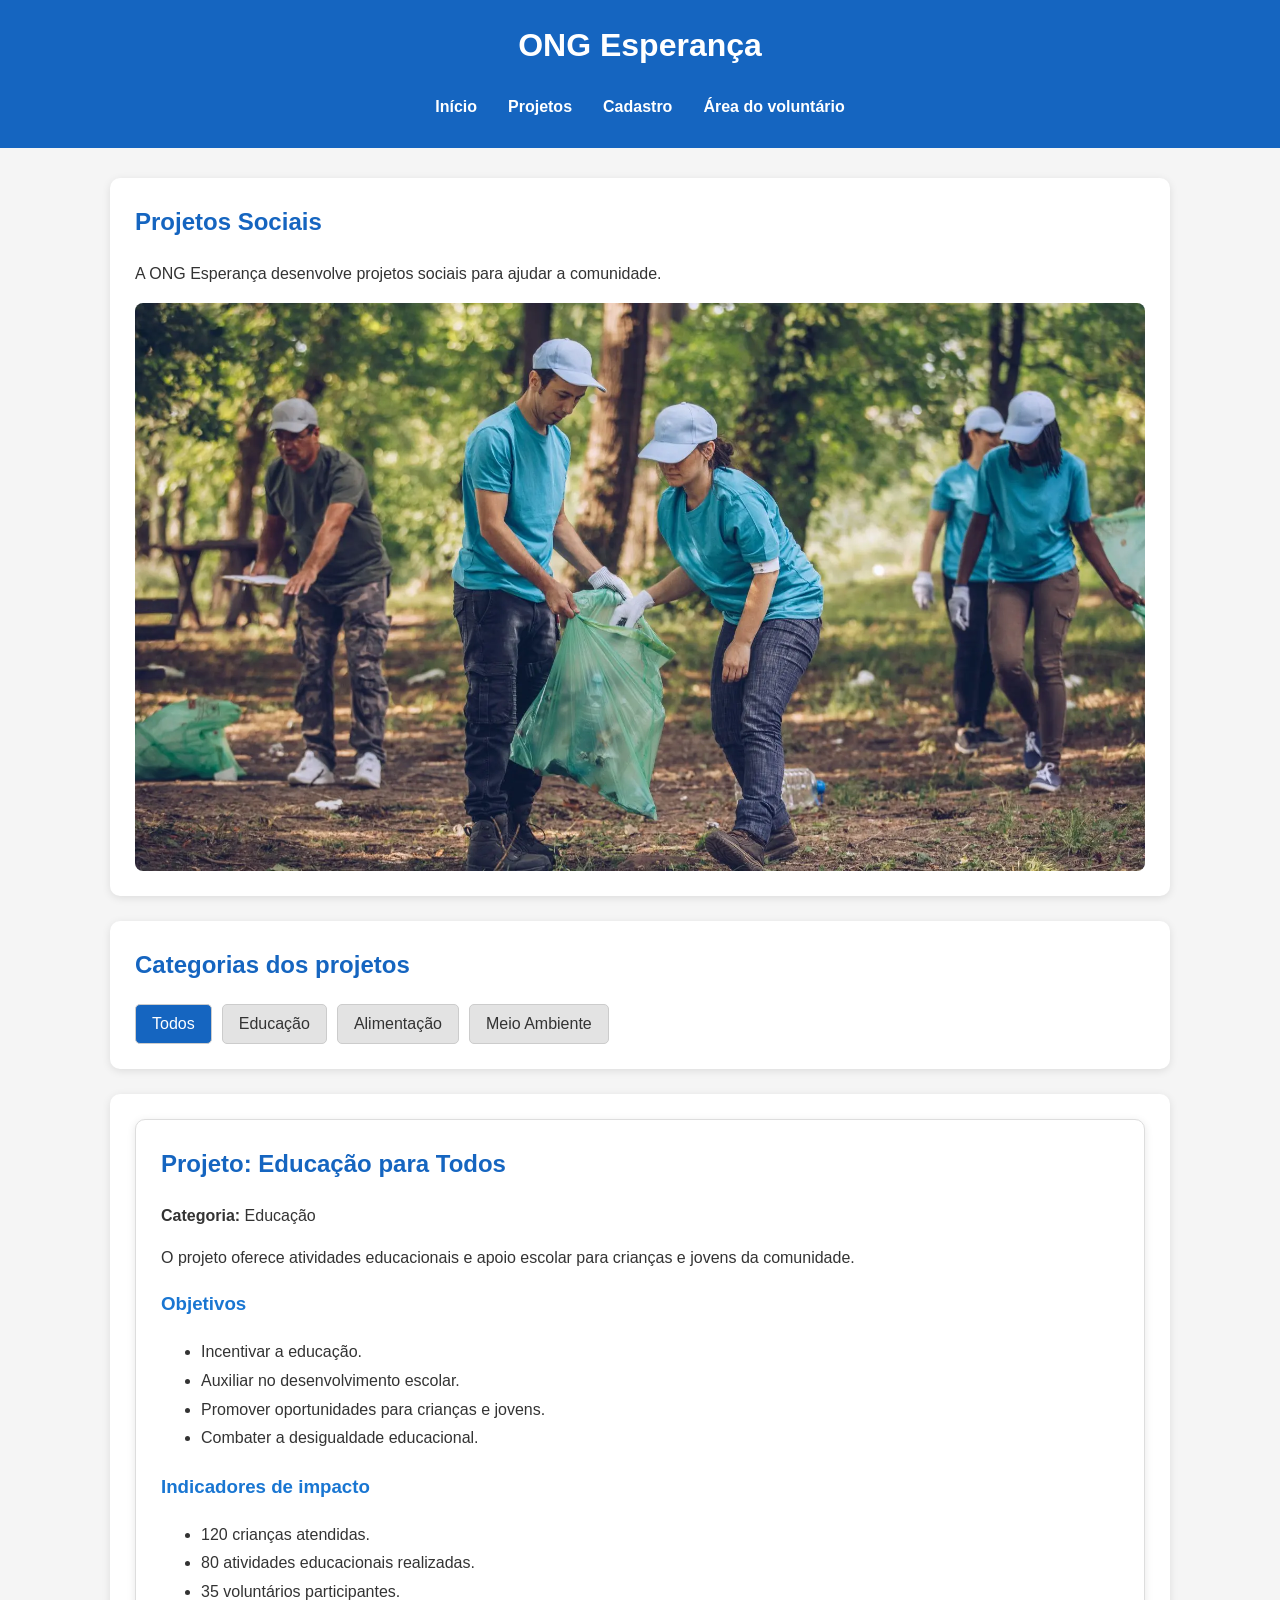
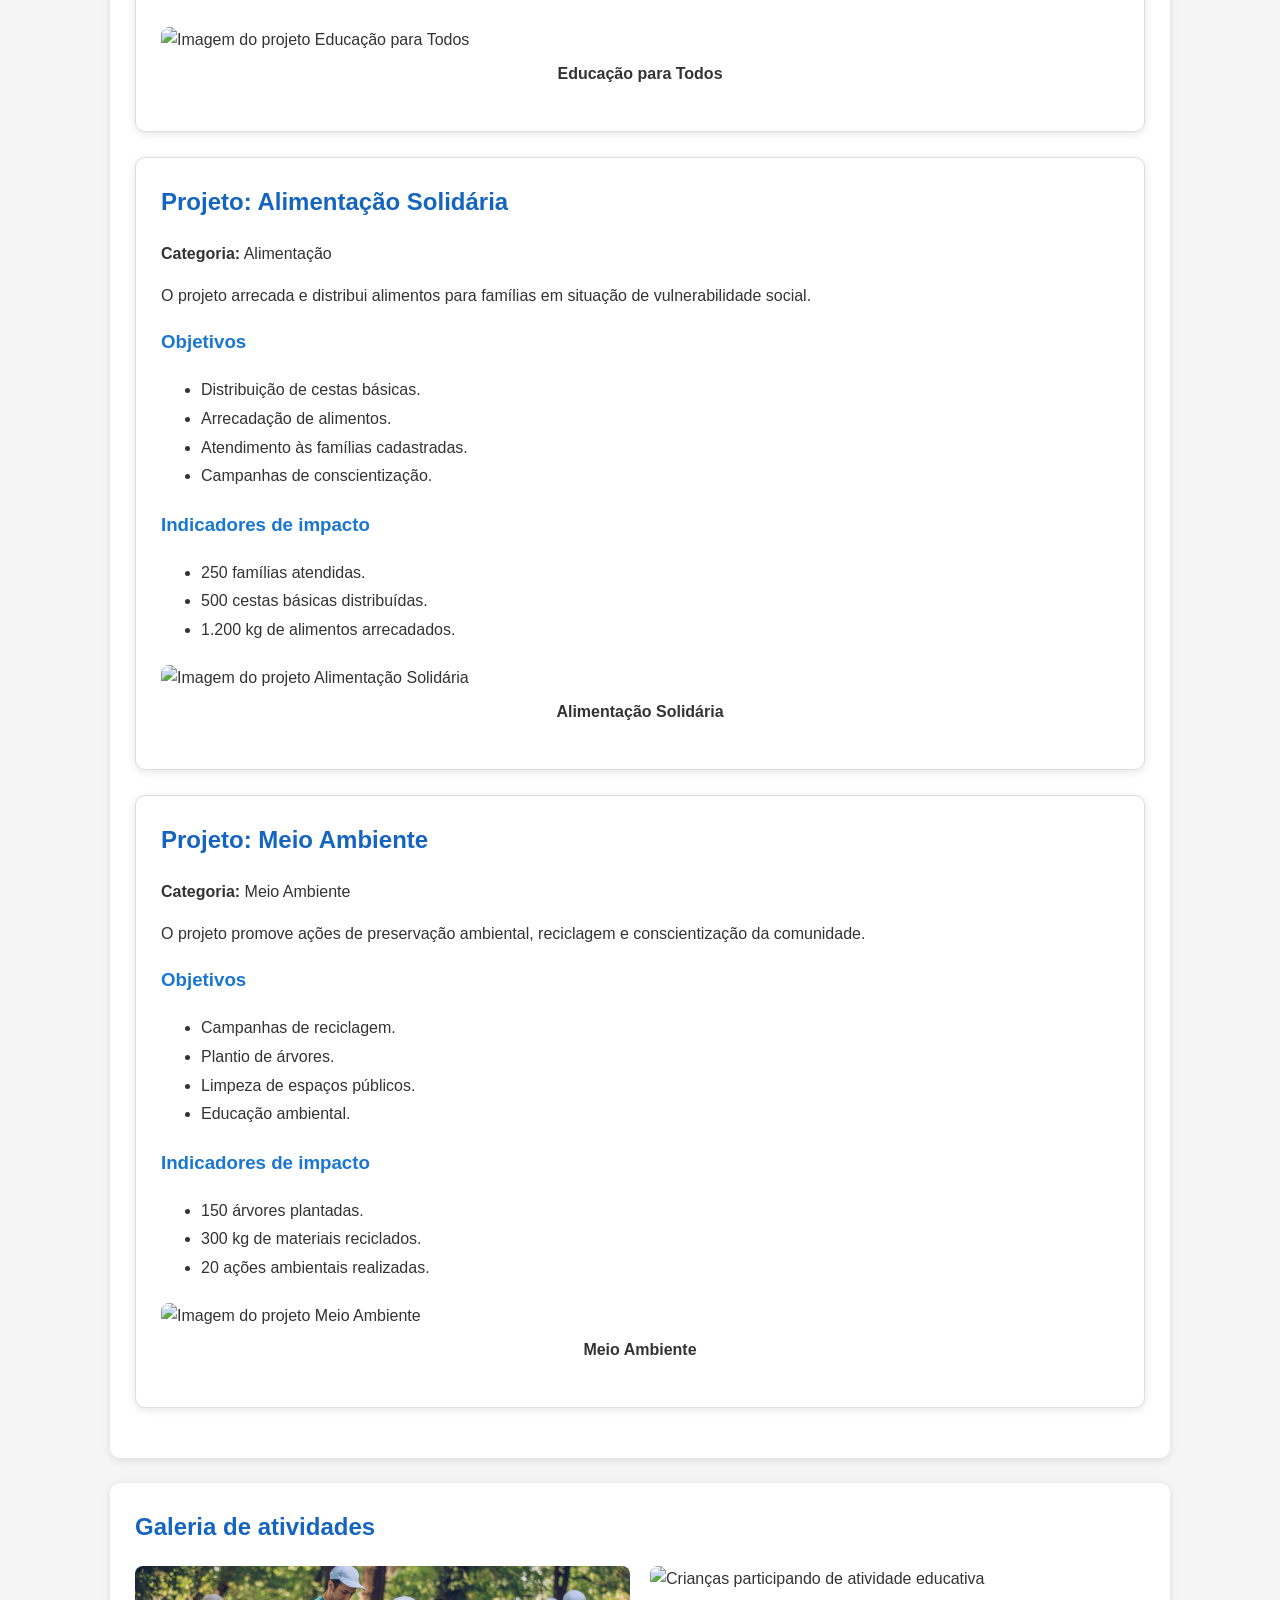
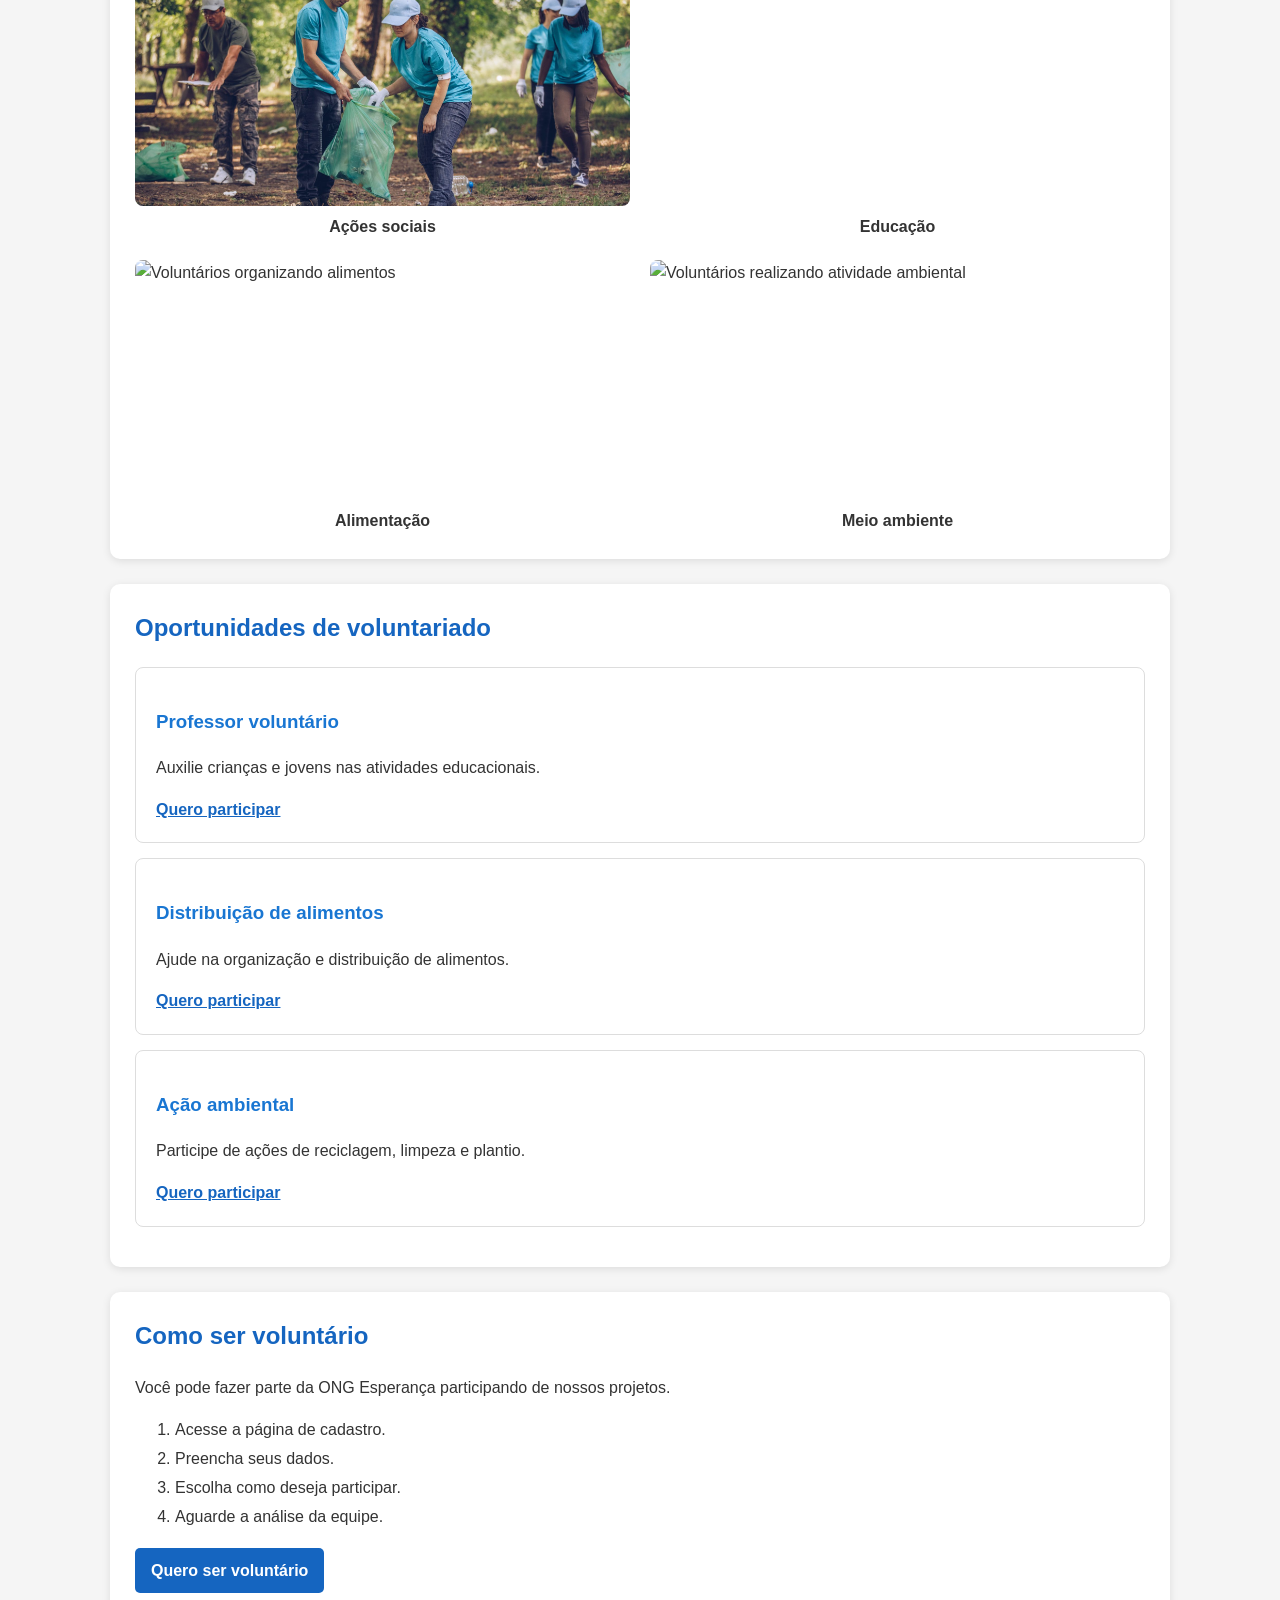
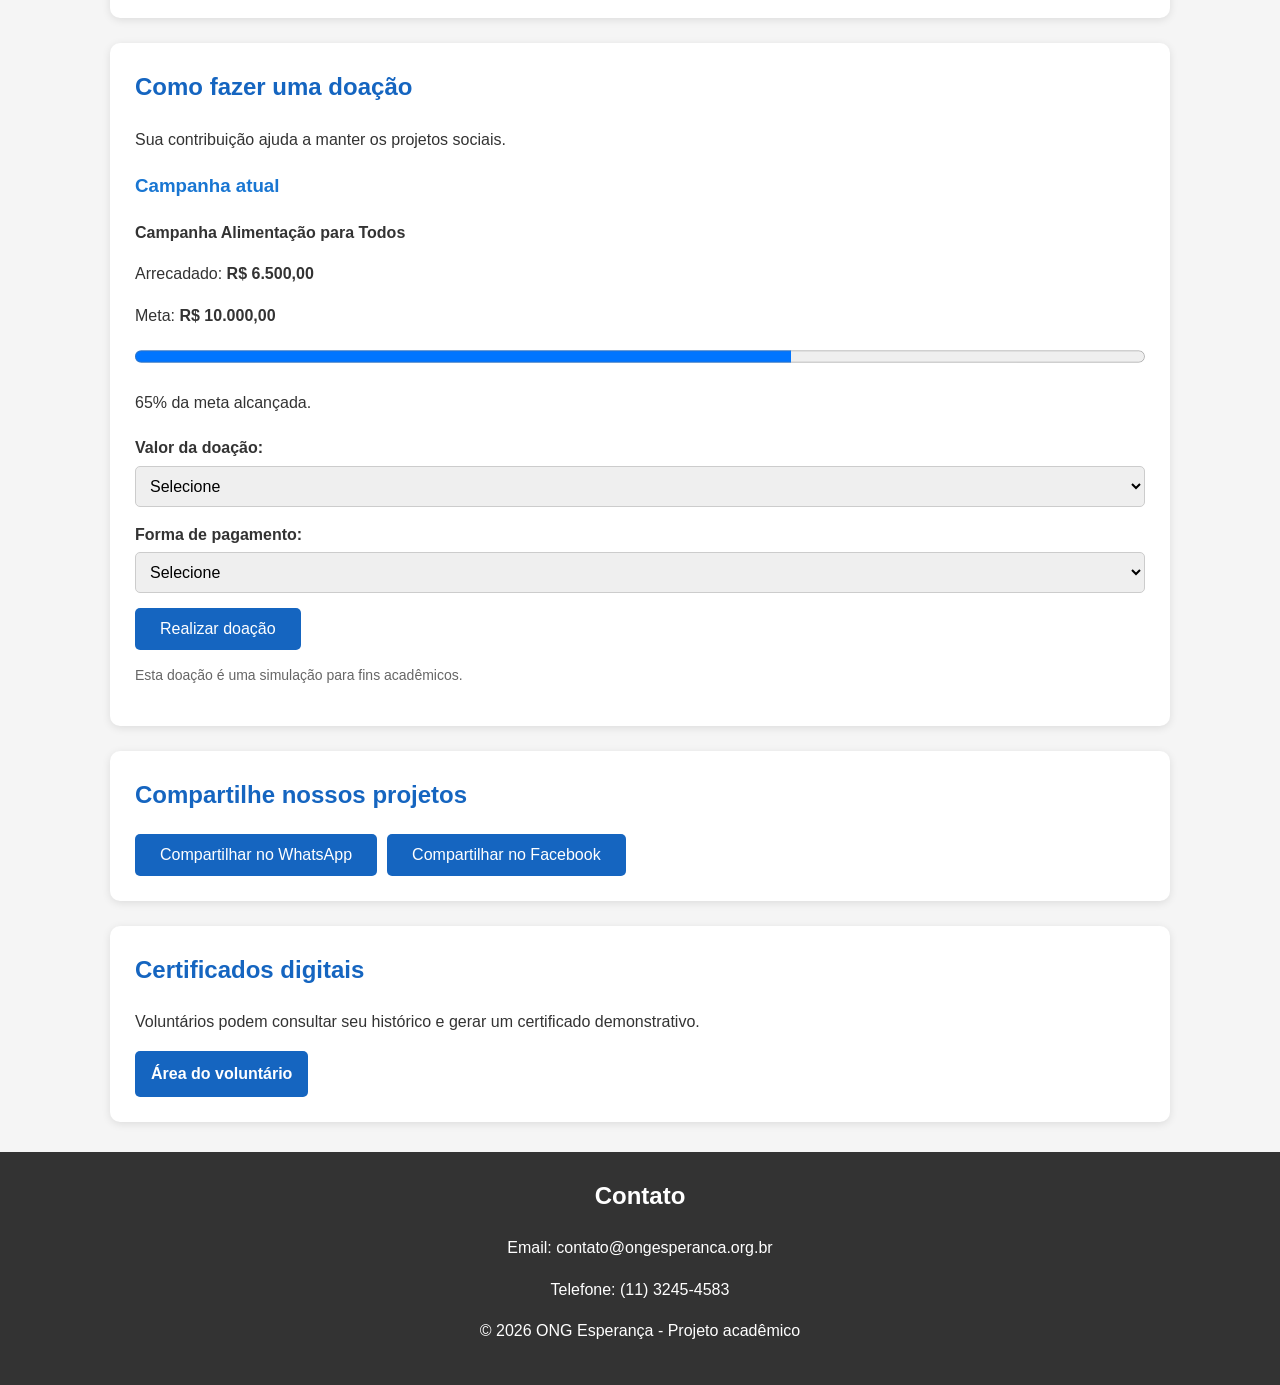
==== projetos.html @ 28a7432a "Projeto ONG Esperança" ====
<!DOCTYPE html>
<html lang="pt-BR">
    <head>
        <meta charset="UTF-8">
        <meta name="viewport" content="width=device-width, initial-scale=1.0">

        <meta
            name="description"
            content="Conheça os projetos sociais da ONG Esperança, oportunidades de voluntariado e campanhas de doação."
        >

        <meta
            name="keywords"
            content="ONG, educação, alimentação, meio ambiente, voluntariado, doações"
        >

        <meta name="author" content="ONG Esperança">

        <title>Projetos - ONG Esperança</title>

        <link rel="stylesheet" href="css/style.css">
    </head>

    <body>

        <a class="skip-link" href="#conteudo">
            Pular para o conteúdo
        </a>

        <header>

            <h1>ONG Esperança</h1>

            <nav aria-label="Navegação principal">
                <a href="index.html">Início</a>
                <a href="projetos.html">Projetos</a>
                <a href="cadastro.html">Cadastro</a>
                <a href="voluntario.html">Área do voluntário</a>
            </nav>

        </header>

        <main id="conteudo">

            <section>

                <h2>Projetos Sociais</h2>

                <p>
                    A ONG Esperança desenvolve projetos sociais para
                    ajudar a comunidade.
                </p>

                <picture>
                    <source srcset="imagens/projetos.webp" type="image/webp">

                    <img
                        src="imagens/projetos.jpg"
                        alt="Voluntários realizando trabalho voluntário">
                </picture>

            </section>

            <section>

                <h2>Categorias dos projetos</h2>

                <div
                    class="filtros"
                    role="group"
                    aria-label="Filtrar projetos"
                >

                    <button
                        type="button"
                        class="filtro ativo"
                        data-filtro="todos"
                    >
                        Todos
                    </button>

                    <button
                        type="button"
                        class="filtro"
                        data-filtro="educacao"
                    >
                        Educação
                    </button>

                    <button
                        type="button"
                        class="filtro"
                        data-filtro="alimentacao"
                    >
                        Alimentação
                    </button>

                    <button
                        type="button"
                        class="filtro"
                        data-filtro="meio-ambiente"
                    >
                        Meio Ambiente
                    </button>

                </div>

            </section>

            <section id="listaProjetos">

            </section>

            <section>

                <h2>Galeria de atividades</h2>

                <div class="galeria">

                    <figure>
                        <img
                            src="imagens/projetos.jpg"
                            alt="Voluntários participando de projeto social"
                            loading="lazy"
                        >

                        <figcaption>
                            Ações sociais
                        </figcaption>
                    </figure>

                    <figure>
                        <img
                            src="imagens/educacao.jpg"
                            alt="Crianças participando de atividade educativa"
                            loading="lazy"
                        >

                        <figcaption>
                            Educação
                        </figcaption>
                    </figure>

                    <figure>
                        <img
                            src="imagens/alimentacao.jpg"
                            alt="Voluntários organizando alimentos"
                            loading="lazy"
                        >

                        <figcaption>
                            Alimentação
                        </figcaption>
                    </figure>

                    <figure>
                        <img
                            src="imagens/meio-ambiente.jpg"
                            alt="Voluntários realizando atividade ambiental"
                            loading="lazy"
                        >

                        <figcaption>
                            Meio ambiente
                        </figcaption>
                    </figure>

                </div>

            </section>

            <section>

                <h2>Oportunidades de voluntariado</h2>

                <article class="oportunidade">

                    <h3>Professor voluntário</h3>

                    <p>
                        Auxilie crianças e jovens nas atividades educacionais.
                    </p>

                    <a href="cadastro.html">
                        Quero participar
                    </a>

                </article>

                <article class="oportunidade">

                    <h3>Distribuição de alimentos</h3>

                    <p>
                        Ajude na organização e distribuição de alimentos.
                    </p>

                    <a href="cadastro.html">
                        Quero participar
                    </a>

                </article>

                <article class="oportunidade">

                    <h3>Ação ambiental</h3>

                    <p>
                        Participe de ações de reciclagem, limpeza e plantio.
                    </p>

                    <a href="cadastro.html">
                        Quero participar
                    </a>

                </article>

            </section>

            <section>

                <h2>Como ser voluntário</h2>

                <p>
                    Você pode fazer parte da ONG Esperança participando
                    de nossos projetos.
                </p>

                <ol>
                    <li>Acesse a página de cadastro.</li>
                    <li>Preencha seus dados.</li>
                    <li>Escolha como deseja participar.</li>
                    <li>Aguarde a análise da equipe.</li>
                </ol>

                <a href="cadastro.html" class="botao">
                    Quero ser voluntário
                </a>

            </section>

            <section>

                <h2>Como fazer uma doação</h2>

                <p>
                    Sua contribuição ajuda a manter os projetos sociais.
                </p>

                <h3>Campanha atual</h3>

                <p>
                    <strong>
                        Campanha Alimentação para Todos
                    </strong>
                </p>

                <p id="valorArrecadado">
                    Arrecadado:
                    <strong>R$ 6.500,00</strong>
                </p>

                <p>
                    Meta:
                    <strong>R$ 10.000,00</strong>
                </p>

                <progress
                    id="progressoDoacao"
                    value="6500"
                    max="10000"
                >
                </progress>

                <p id="percentualDoacao">
                    65% da meta alcançada.
                </p>

                <form id="doacaoForm">

                    <label for="valorDoacao">
                        Valor da doação:
                    </label>

                    <select
                        id="valorDoacao"
                        name="valorDoacao"
                        required
                    >
                        <option value="">Selecione</option>
                        <option value="20">R$ 20,00</option>
                        <option value="50">R$ 50,00</option>
                        <option value="100">R$ 100,00</option>
                        <option value="200">R$ 200,00</option>
                    </select>

                    <label for="formaPagamento">
                        Forma de pagamento:
                    </label>

                    <select
                        id="formaPagamento"
                        name="formaPagamento"
                        required
                    >
                        <option value="">Selecione</option>
                        <option value="pix">PIX</option>
                        <option value="cartao">Cartão</option>
                        <option value="boleto">Boleto</option>
                    </select>

                    <button type="submit">
                        Realizar doação
                    </button>

                </form>

                <p class="aviso">
                    Esta doação é uma simulação para fins acadêmicos.
                </p>

            </section>

            <section>

                <h2>Compartilhe nossos projetos</h2>

                <div class="compartilhar">

                    <button
                        type="button"
                        id="compartilharWhatsApp"
                    >
                        Compartilhar no WhatsApp
                    </button>

                    <button
                        type="button"
                        id="compartilharFacebook"
                    >
                        Compartilhar no Facebook
                    </button>

                </div>

            </section>

            <section>

                <h2>Certificados digitais</h2>

                <p>
                    Voluntários podem consultar seu histórico e gerar
                    um certificado demonstrativo.
                </p>

                <a href="voluntario.html" class="botao">
                    Área do voluntário
                </a>

            </section>

        </main>

        <footer>

            <h2>Contato</h2>

            <address>
                <p>Email: contato@ongesperanca.org.br</p>
                <p>Telefone: (11) 3245-4583</p>
            </address>

            <p>
                © 2026 ONG Esperança - Projeto acadêmico
            </p>

        </footer>

        <script src="./script.js"></script>

    </body>
</html>
---- css/style.css ----
* {
    box-sizing: border-box;
}

html {
    scroll-behavior: smooth;
}

body {
    margin: 0;
    font-family: Arial, sans-serif;
    background-color: #f5f5f5;
    color: #333;
    line-height: 1.6;
}

.skip-link {
    position: absolute;
    left: -9999px;
    top: 10px;
    background-color: white;
    color: #1565c0;
    padding: 10px 15px;
    font-weight: bold;
    z-index: 1000;
}

.skip-link:focus {
    left: 10px;
}

header {
    background-color: #1565c0;
    color: white;
    padding: 20px;
    text-align: center;
}

header h1 {
    margin: 0 0 15px;
}

nav {
    display: flex;
    justify-content: center;
    align-items: center;
    flex-wrap: wrap;
    gap: 15px;
}

nav a {
    color: white;
    text-decoration: none;
    font-weight: bold;
    padding: 8px;
}

nav a:hover,
nav a:focus {
    text-decoration: underline;
}

main {
    max-width: 1100px;
    margin: 30px auto;
    padding: 0 20px;
}

section {
    background-color: white;
    padding: 25px;
    margin-bottom: 25px;
    border-radius: 10px;
    box-shadow: 0 2px 8px rgba(0, 0, 0, 0.1);
}

h2 {
    color: #1565c0;
    margin-top: 0;
}

h3 {
    color: #1976d2;
}

p {
    line-height: 1.6;
}

img {
    display: block;
    max-width: 100%;
    height: auto;
    border-radius: 8px;
    margin-top: 15px;
}

figure {
    margin: 20px 0;
}

figcaption {
    text-align: center;
    font-weight: bold;
    margin-top: 8px;
}

ul,
ol {
    line-height: 1.8;
}

main a {
    color: #1565c0;
    font-weight: bold;
}

.indicadores {
    display: grid;
    grid-template-columns: repeat(4, 1fr);
    gap: 15px;
}

.indicador {
    border: 1px solid #ddd;
    border-radius: 8px;
    padding: 20px;
    text-align: center;
}

.indicador strong {
    display: block;
    color: #1565c0;
    font-size: 30px;
}

.indicador span {
    display: block;
    margin-top: 5px;
}

.galeria {
    display: grid;
    grid-template-columns: repeat(2, 1fr);
    gap: 20px;
}

.galeria figure {
    margin: 0;
}

.galeria img {
    width: 100%;
    height: 240px;
    object-fit: cover;
    margin-top: 0;
}

.filtros {
    display: flex;
    flex-wrap: wrap;
    gap: 10px;
}

.filtro {
    background-color: #e3e3e3;
    color: #333;
    border: 1px solid #ccc;
    padding: 10px 16px;
    border-radius: 5px;
    cursor: pointer;
    font-size: 16px;
}

.filtro:hover,
.filtro:focus,
.filtro.ativo {
    background-color: #1565c0;
    color: white;
}

.projeto-card {
    border: 1px solid #ddd;
}

.projeto-card.oculto {
    display: none;
}

.oportunidade,
.noticia {
    border: 1px solid #ddd;
    border-radius: 8px;
    padding: 20px;
    margin-bottom: 15px;
}

.documentos {
    display: flex;
    flex-wrap: wrap;
    gap: 10px;
}

.botao {
    display: inline-block;
    background-color: #1565c0;
    color: white !important;
    text-decoration: none;
    border: none;
    padding: 10px 16px;
    border-radius: 5px;
    cursor: pointer;
    font-weight: bold;
}

.botao:hover,
.botao:focus {
    background-color: #0d47a1;
}

form {
    margin-top: 20px;
}

fieldset {
    border: 1px solid #ccc;
    border-radius: 8px;
    padding: 20px;
    margin-bottom: 20px;
}

legend {
    color: #1565c0;
    font-weight: bold;
    padding: 0 8px;
}

label {
    display: block;
    margin-bottom: 5px;
    font-weight: bold;
}

input,
select,
textarea {
    width: 100%;
    padding: 10px;
    margin-bottom: 15px;
    border: 1px solid #ccc;
    border-radius: 5px;
    font-family: Arial, sans-serif;
    font-size: 16px;
}

input:focus,
select:focus,
textarea:focus {
    outline: 2px solid #1565c0;
    border-color: #1565c0;
}

textarea {
    resize: vertical;
}

button {
    background-color: #1565c0;
    color: white;
    border: none;
    padding: 12px 25px;
    border-radius: 5px;
    cursor: pointer;
    font-size: 16px;
}

button:hover,
button:focus {
    background-color: #0d47a1;
}

progress {
    width: 100%;
    height: 25px;
}

.compartilhar {
    display: flex;
    flex-wrap: wrap;
    gap: 10px;
}

.mensagem {
    margin-top: 15px;
    font-weight: bold;
    color: #1565c0;
}

.certificado {
    display: none;
    margin-top: 20px;
    padding: 25px;
    border: 2px solid #1565c0;
    border-radius: 8px;
    text-align: center;
    background-color: #f9fbff;
}

.aviso {
    font-size: 14px;
    color: #666;
}

.admin-item {
    border: 1px solid #ddd;
    padding: 15px;
    border-radius: 8px;
    margin-bottom: 15px;
}

.admin-acoes {
    display: flex;
    flex-wrap: wrap;
    gap: 10px;
    margin-top: 10px;
}

.status {
    display: inline-block;
    padding: 5px 10px;
    border-radius: 5px;
    font-weight: bold;
}

.status-pendente {
    background-color: #fff3cd;
}

.status-aprovado {
    background-color: #d1e7dd;
}

.status-rejeitado {
    background-color: #f8d7da;
}

footer {
    background-color: #333;
    color: white;
    text-align: center;
    padding: 25px;
}

footer h2 {
    color: white;
}

footer address {
    font-style: normal;
}

footer a {
    color: white;
}

@media (max-width: 900px) {

    .indicadores {
        grid-template-columns: repeat(2, 1fr);
    }

}

@media (max-width: 700px) {

    .galeria {
        grid-template-columns: 1fr;
    }

}

@media (max-width: 600px) {

    main {
        margin-top: 15px;
        padding: 0 10px;
    }

    section {
        padding: 15px;
    }

    nav {
        flex-direction: column;
        gap: 5px;
    }

    .indicadores {
        grid-template-columns: 1fr;
    }

    .documentos,
    .compartilhar,
    .filtros,
    .admin-acoes {
        flex-direction: column;
    }

    button,
    .botao,
    .filtro {
        width: 100%;
        text-align: center;
    }

}
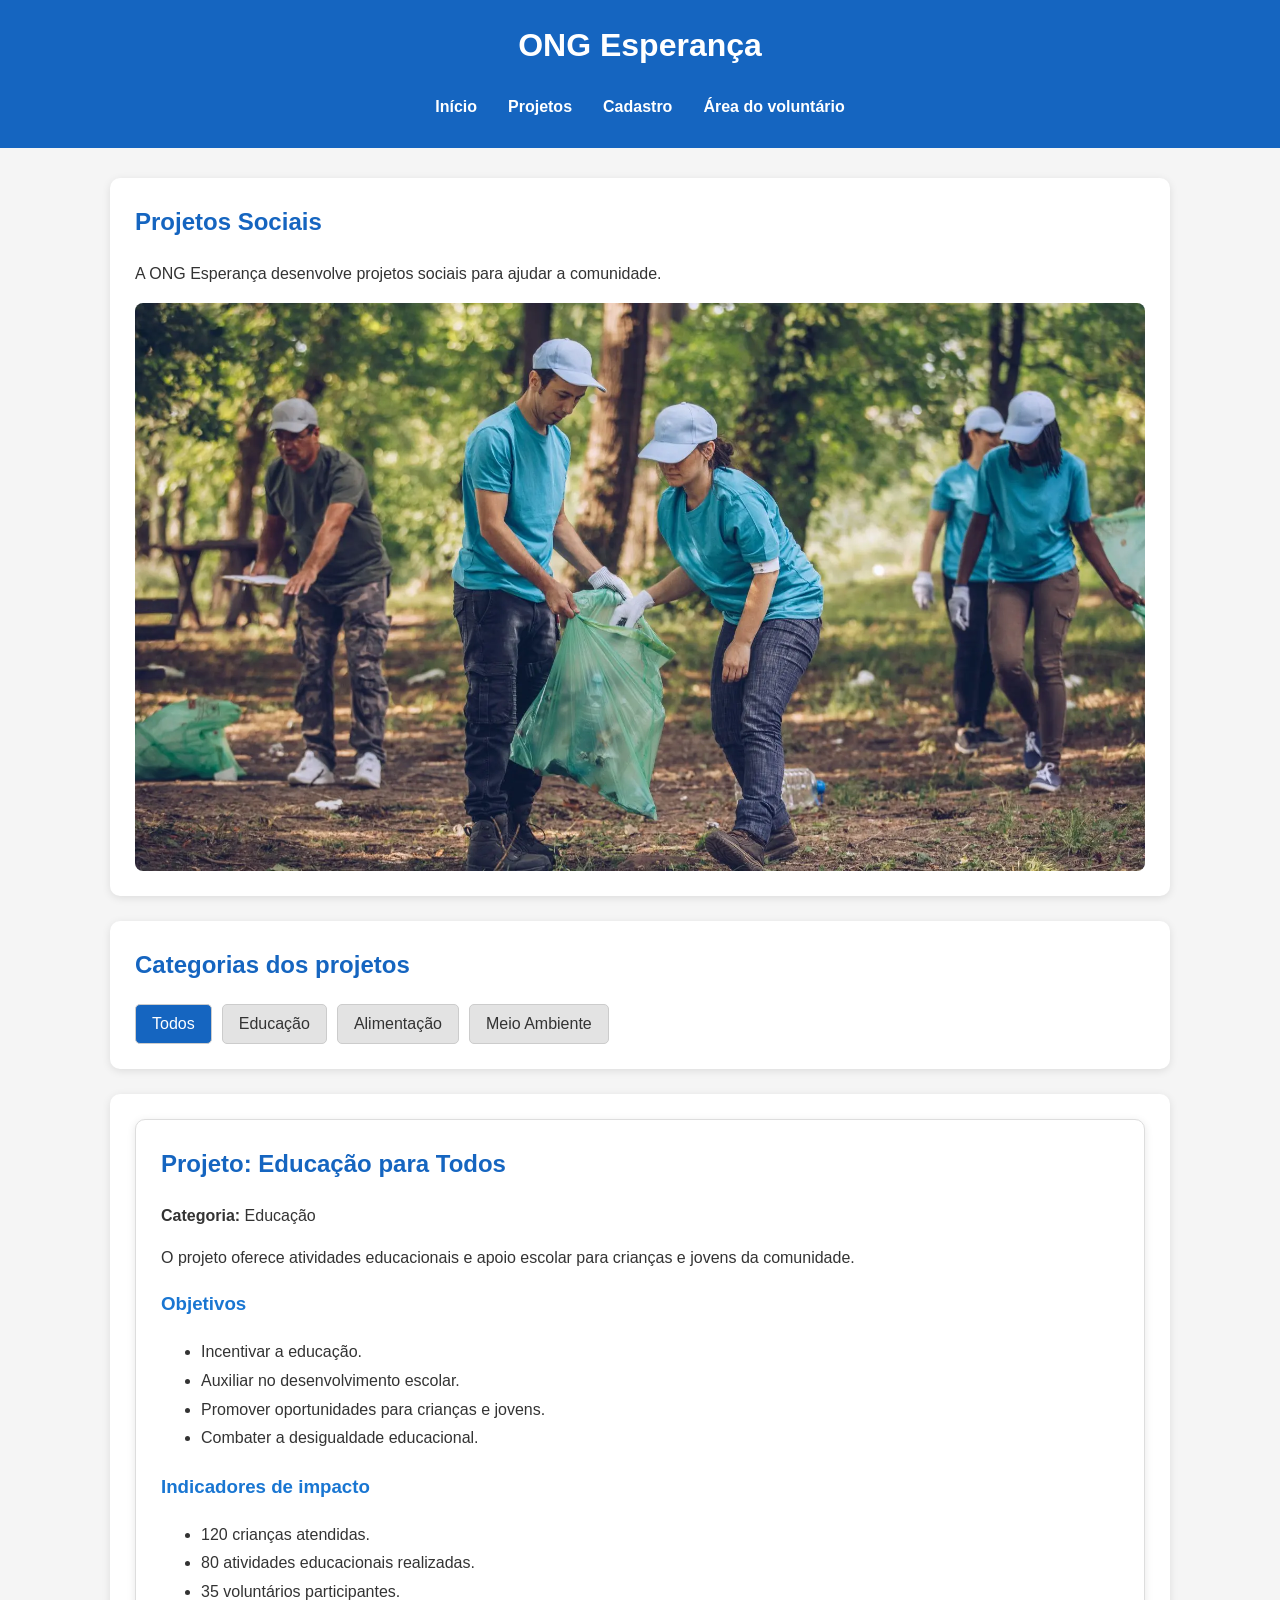
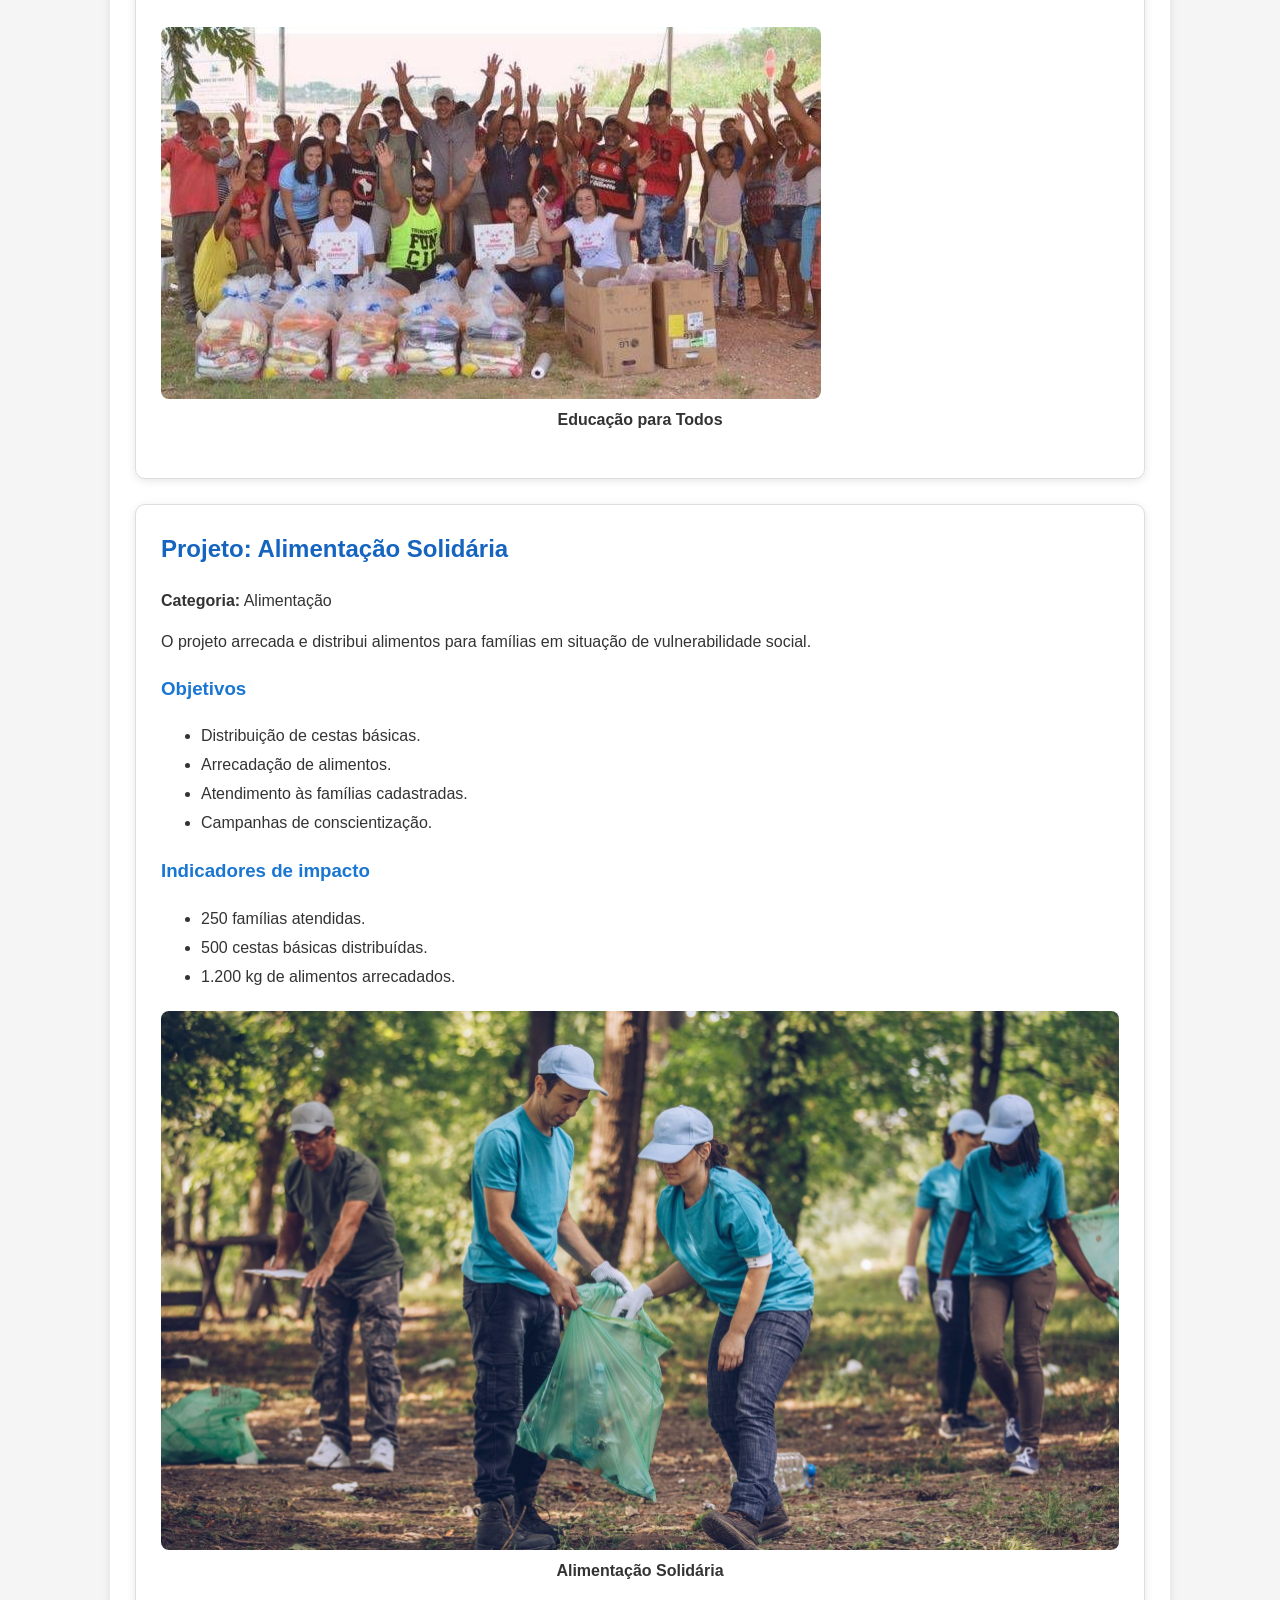
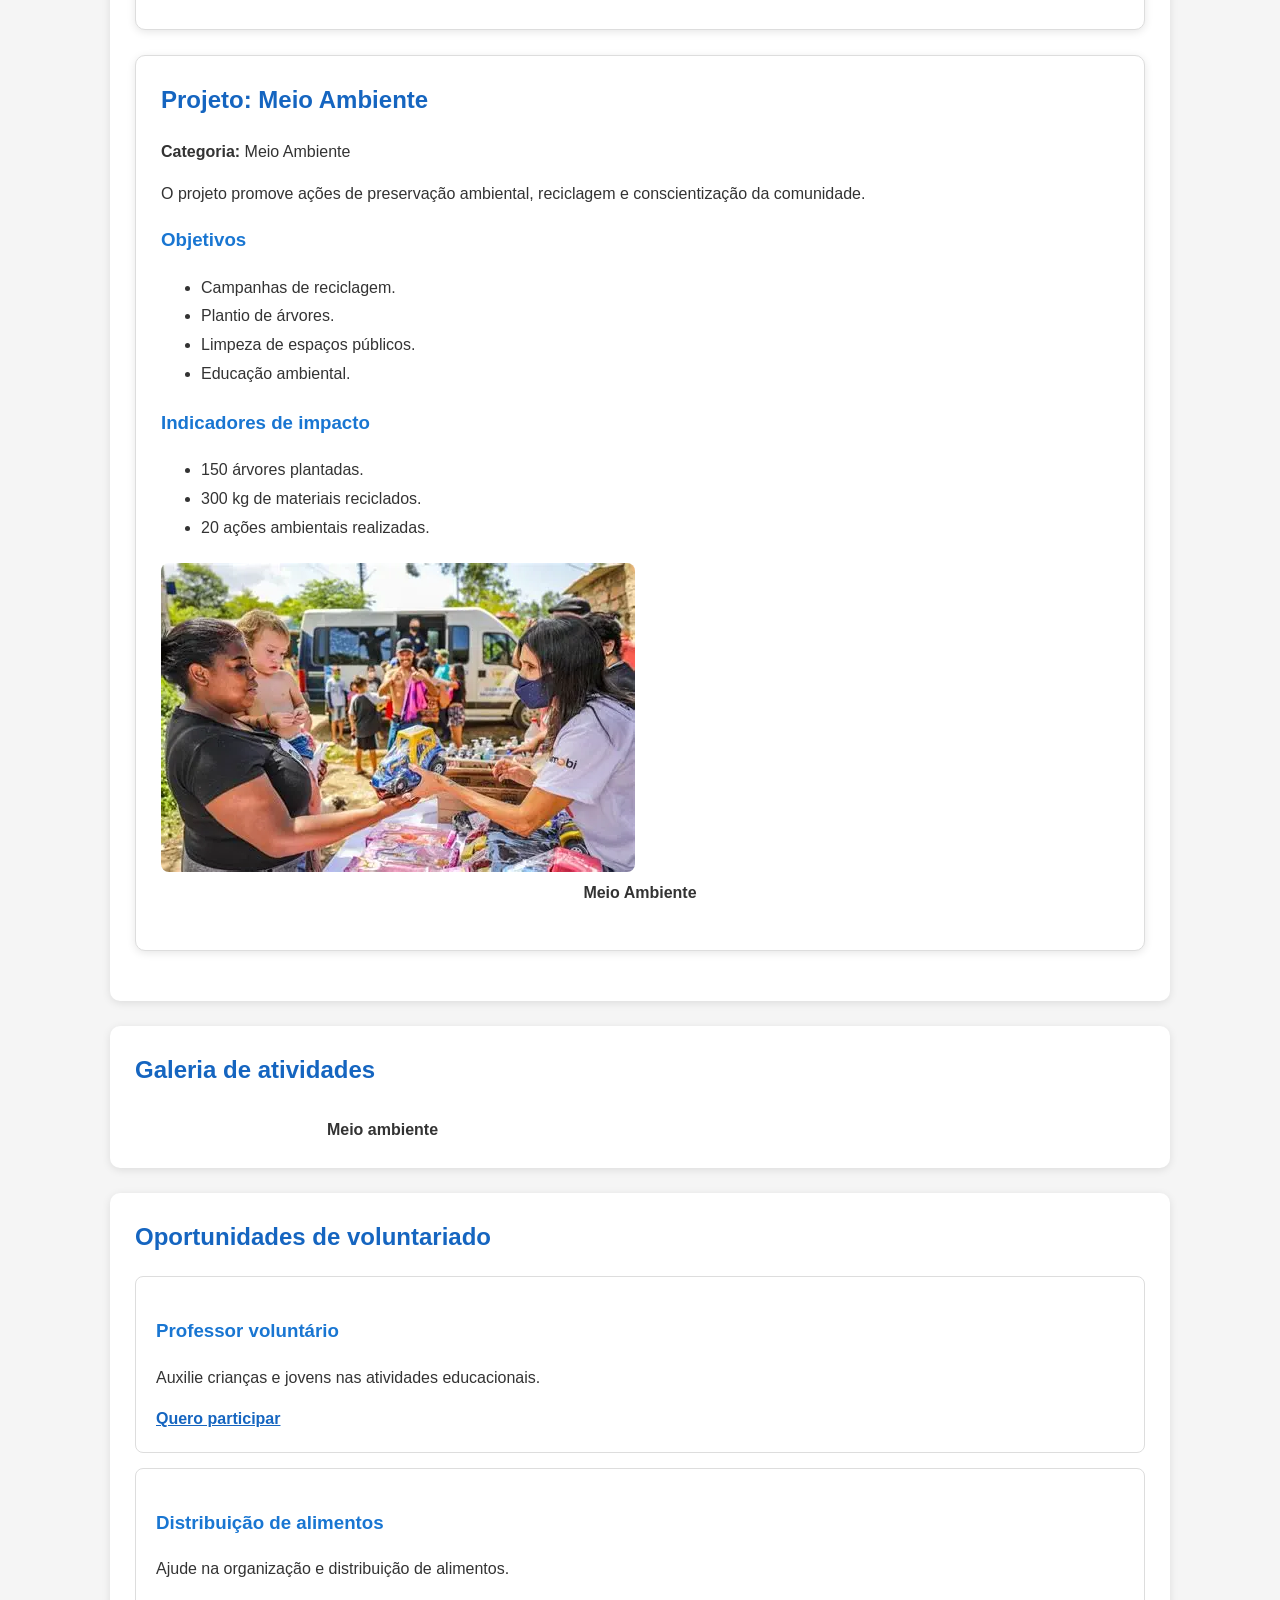
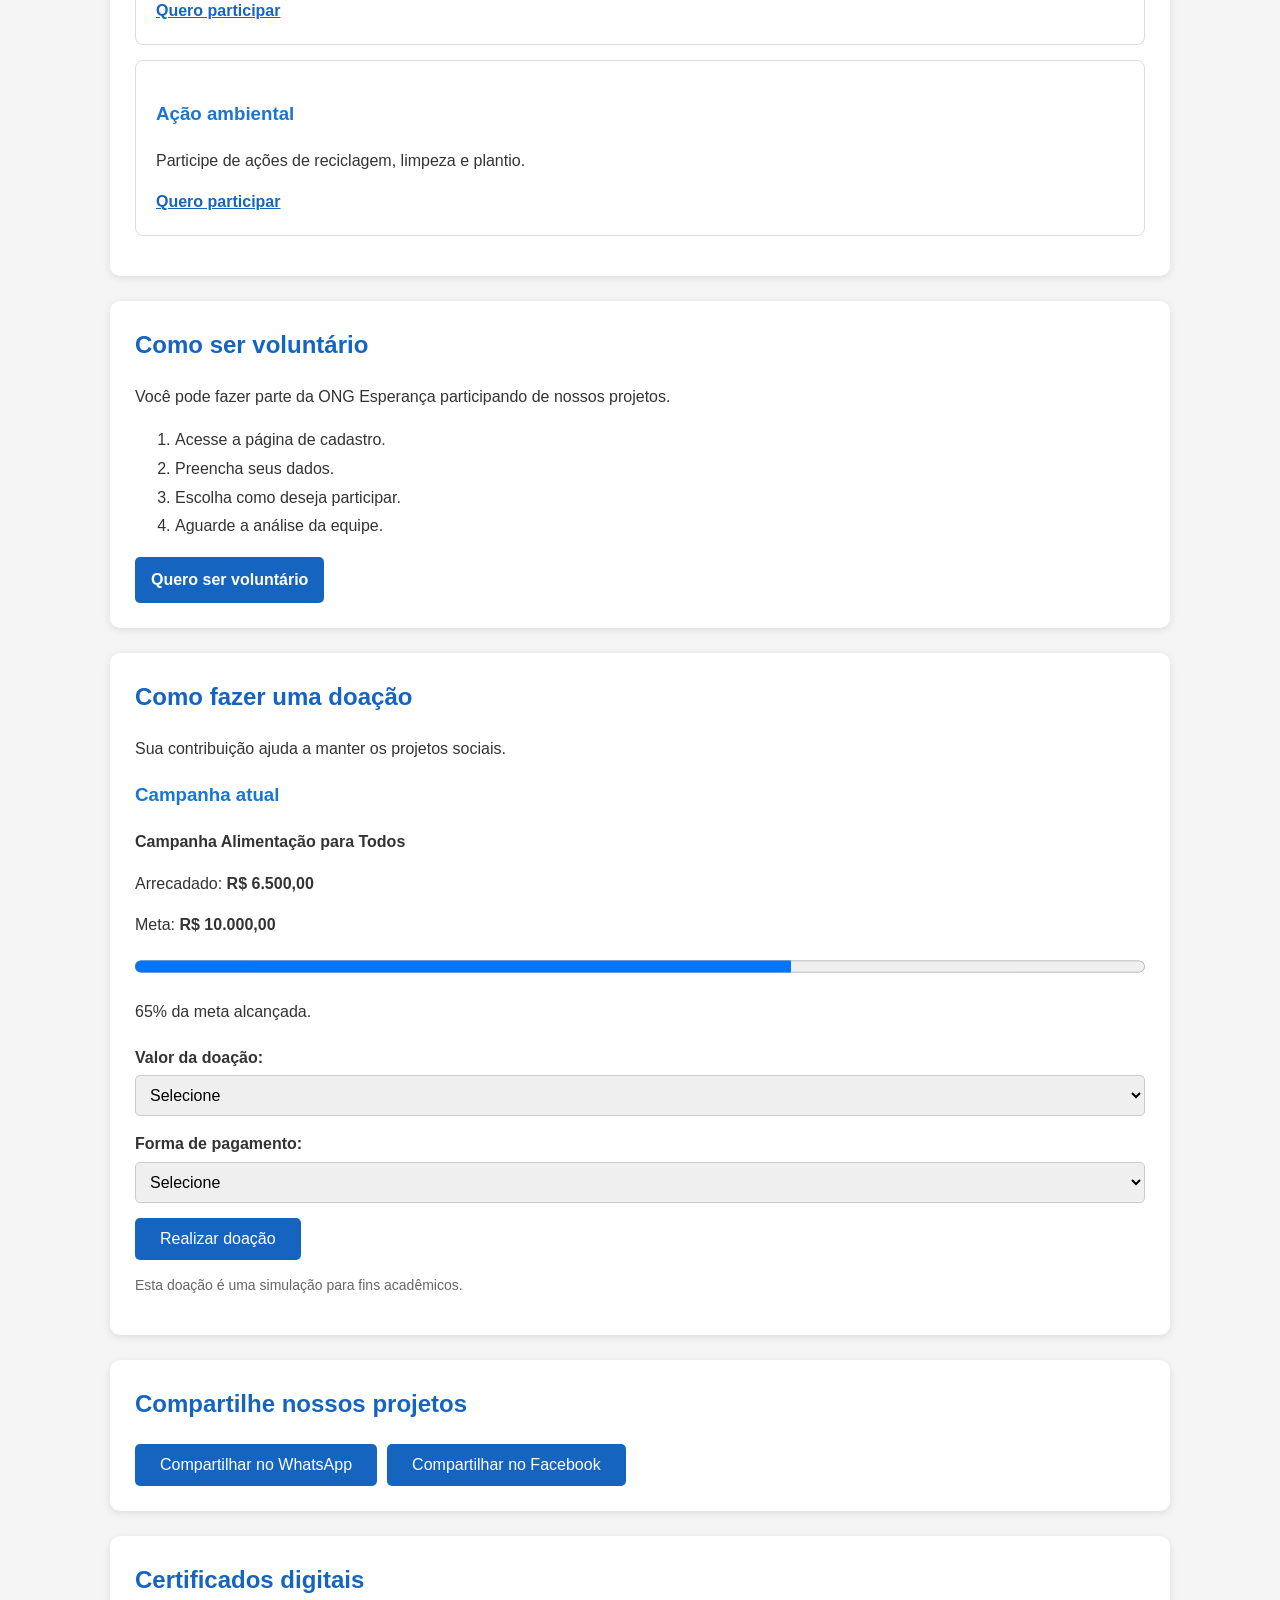
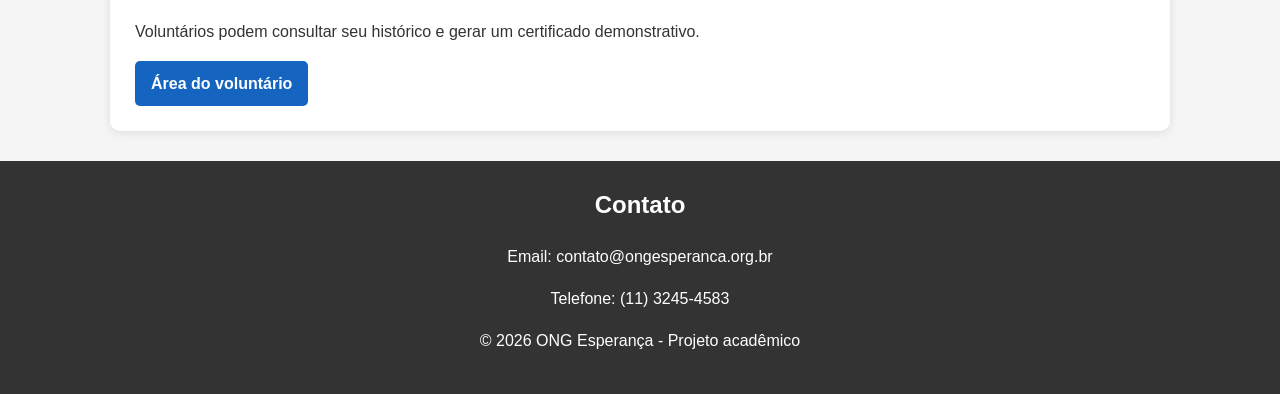
==== commit 993857ee: "Corrigir imagens dos projetos" ====
--- a/projetos.html
+++ b/projetos.html
@@ -116,49 +116,7 @@
                 <h2>Galeria de atividades</h2>
 
                 <div class="galeria">
-
-                    <figure>
-                        <img
-                            src="imagens/projetos.jpg"
-                            alt="Voluntários participando de projeto social"
-                            loading="lazy"
-                        >
-
-                        <figcaption>
-                            Ações sociais
-                        </figcaption>
-                    </figure>
-
-                    <figure>
-                        <img
-                            src="imagens/educacao.jpg"
-                            alt="Crianças participando de atividade educativa"
-                            loading="lazy"
-                        >
-
-                        <figcaption>
-                            Educação
-                        </figcaption>
-                    </figure>
-
-                    <figure>
-                        <img
-                            src="imagens/alimentacao.jpg"
-                            alt="Voluntários organizando alimentos"
-                            loading="lazy"
-                        >
-
-                        <figcaption>
-                            Alimentação
-                        </figcaption>
-                    </figure>
-
-                    <figure>
-                        <img
-                            src="imagens/meio-ambiente.jpg"
-                            alt="Voluntários realizando atividade ambiental"
-                            loading="lazy"
-                        >
+                
 
                         <figcaption>
                             Meio ambiente
